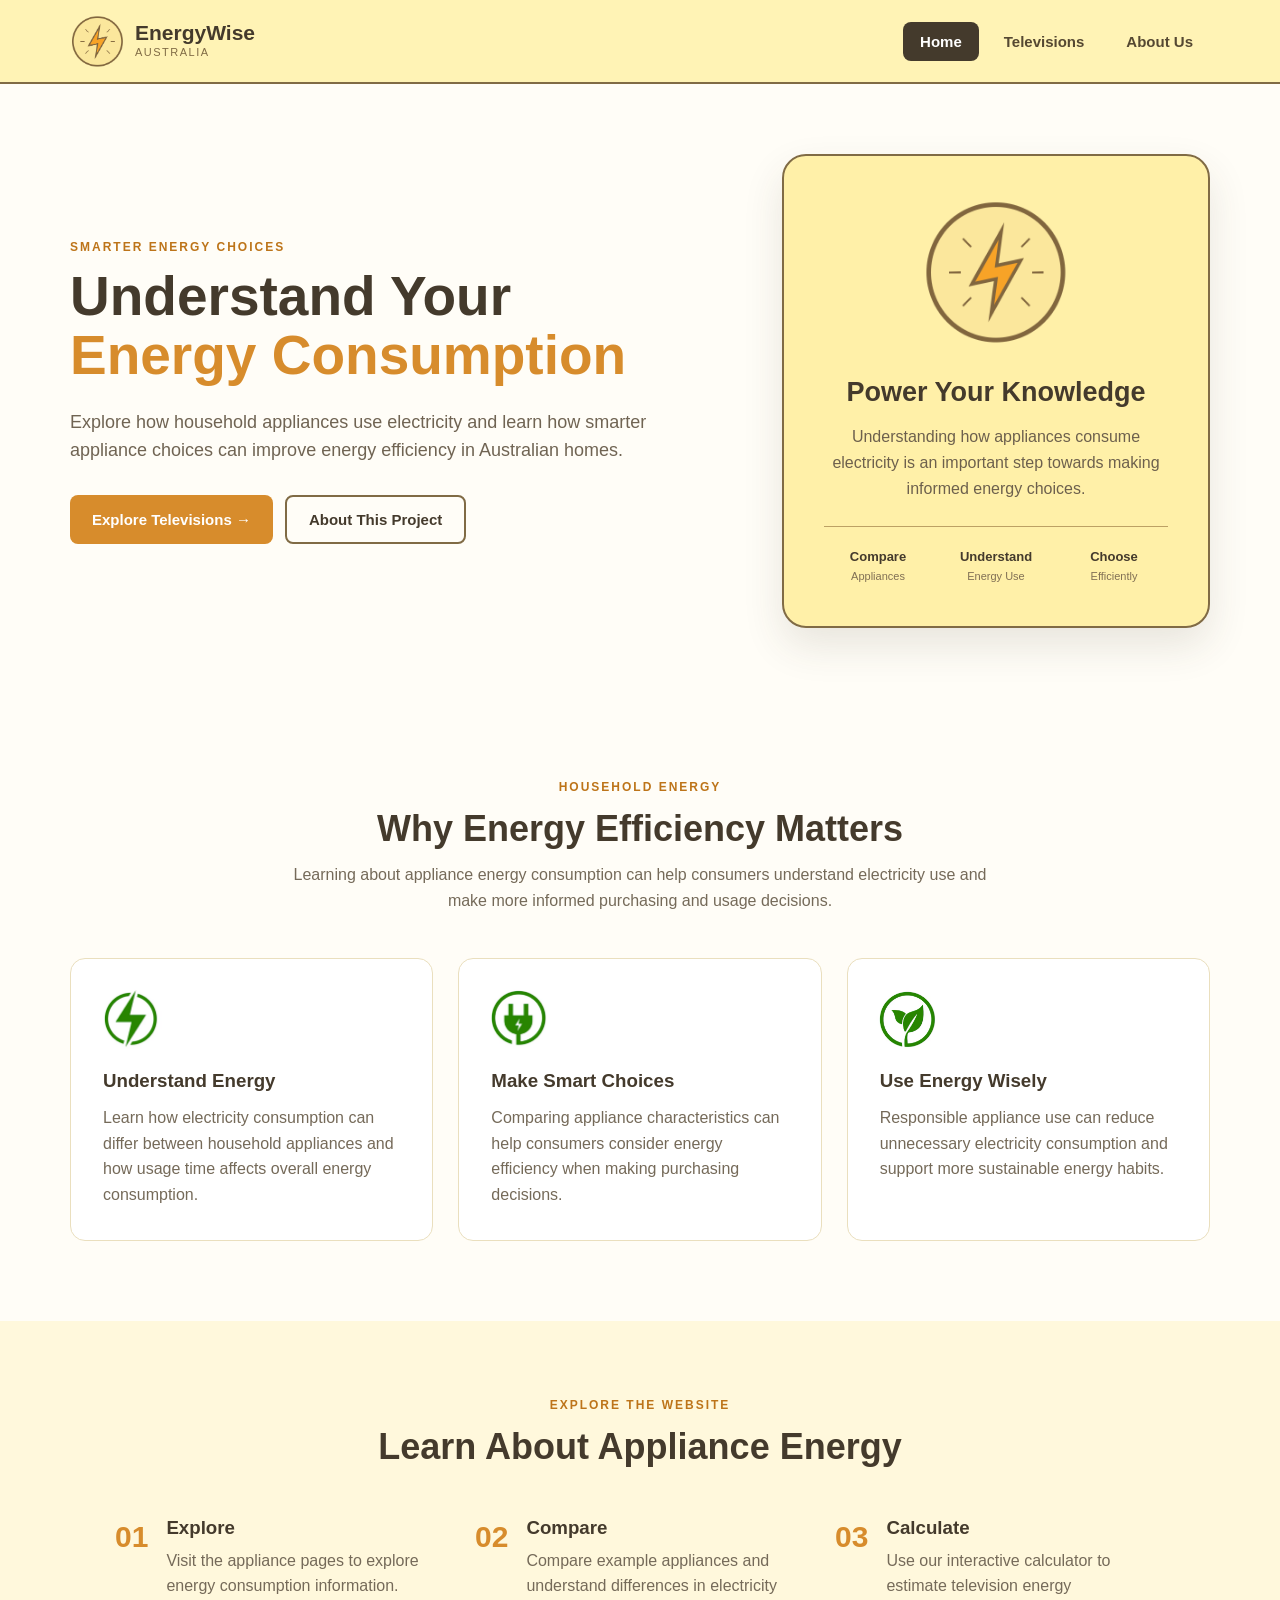
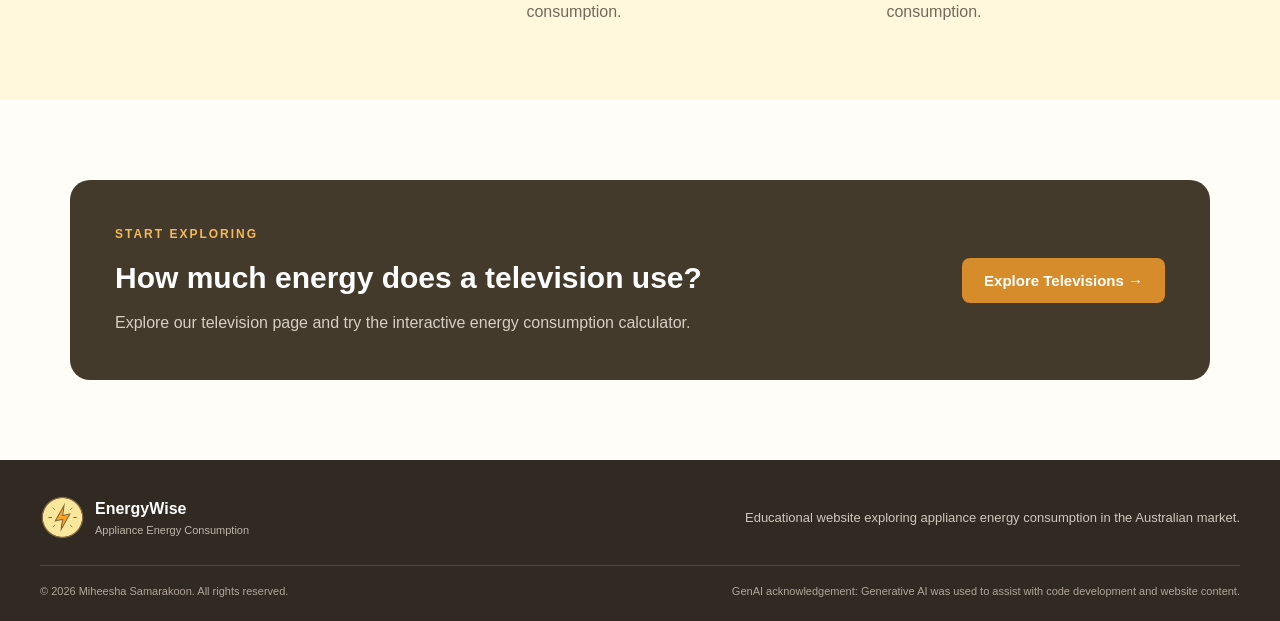
==== index.html @ c7c04519 "Add appliance energy consumption website Add Home, Televisions and About Us pages with shared CSS, J" ====
<!DOCTYPE html>
<html lang="en">
<head>
    <meta charset="UTF-8">
    <meta name="viewport" content="width=device-width, initial-scale=1.0">
    <title>EnergyWise | Home</title>
    <!-- One shared CSS file for the whole website -->
    <link rel="stylesheet" href="style.css">
</head>

<body>
    <!-- ================= NAVIGATION ================= -->
    <header>
        <nav class="navbar">
            <!-- Clicking the logo returns to the Home page -->
            <div class="brand" onclick="navigateTo('index.html')">
                <img src="images/PowerIcon.png" alt="EnergyWise power logo">
                <div>
                    <span class="brand-name">EnergyWise</span>
                    <span class="brand-subtitle">Australia</span>
                </div>
            </div>
            <!-- Navigation menu -->
            <div class="nav-links">
                <!-- Active class shows the current page -->
                <button class="nav-button active"
                        onclick="navigateTo('index.html')">
                    Home
                </button>
                <button class="nav-button"
                        onclick="navigateTo('televisions.html')">
                    Televisions
                </button>
                <button class="nav-button"
                        onclick="navigateTo('about.html')">
                    About Us
                </button>
            </div>

        </nav>
    </header>

    <!-- ================= MAIN CONTENT ================= -->
    <main>
        <!-- Hero Section -->
        <section class="hero">
            <div class="hero-content">
                <p class="tag">SMARTER ENERGY CHOICES</p>
                <h1>
                    Understand Your
                    <span>Energy Consumption</span>
                </h1>
                <p class="hero-description">
                    Explore how household appliances use electricity and
                    learn how smarter appliance choices can improve energy
                    efficiency in Australian homes.
                </p>
                <div class="hero-buttons">
                    <button class="primary-button"
                            onclick="navigateTo('televisions.html')">
                        Explore Televisions →
                    </button>
                    <button class="secondary-button"
                            onclick="navigateTo('about.html')">
                        About This Project
                    </button>
                </div>
            </div>


            <!-- Visual card using the supplied logo -->
            <div class="hero-card">
                <img src="images/PowerIcon.png"
                     alt="Power energy icon"
                     class="hero-logo">
                <h2>Power Your Knowledge</h2>
                <p>
                    Understanding how appliances consume electricity is
                    an important step towards making informed energy choices.
                </p>
                <div class="mini-info">
                    <div>
                        <strong>Compare</strong>
                        <span>Appliances</span>
                    </div>
                    <div>
                        <strong>Understand</strong>
                        <span>Energy Use</span>
                    </div>
                    <div>
                        <strong>Choose</strong>
                        <span>Efficiently</span>
                    </div>
                </div>
            </div>
        </section>

        <!-- ================= WHY ENERGY MATTERS ================= -->
        <section class="content-section">
            <div class="section-heading">
                <p class="tag">HOUSEHOLD ENERGY</p>
                <h2>Why Energy Efficiency Matters</h2>
                <p>
                    Learning about appliance energy consumption can help
                    consumers understand electricity use and make more
                    informed purchasing and usage decisions.
                </p>
            </div>
            <div class="card-grid">
                <article class="info-card">
                    <div class="icon-box">
                        <img src="images/energy.png" alt="Energy icon">
                    </div>
                    <h3>Understand Energy</h3>
                    <p>
                        Learn how electricity consumption can differ between
                        household appliances and how usage time affects
                        overall energy consumption.
                    </p>
                </article>
                <article class="info-card">
                    <div class="icon-box">
                        <img src="images/smart-choice.png" alt="Smart choice icon">
                    </div>
                    <h3>Make Smart Choices</h3>
                    <p>
                        Comparing appliance characteristics can help
                        consumers consider energy efficiency when making
                        purchasing decisions.
                    </p>
                </article>
                <article class="info-card">
                    <div class="icon-box">
                        <img src="images/sustainability.png" alt="Sustainability icon">
                    </div>
                    <h3>Use Energy Wisely</h3>
                    <p>
                        Responsible appliance use can reduce unnecessary
                        electricity consumption and support more sustainable
                        energy habits.
                    </p>
                </article>
            </div>
        </section>

        <!-- ================= HOW IT WORKS ================= -->
        <section class="steps-section">
            <div class="section-heading">
                <p class="tag">EXPLORE THE WEBSITE</p>
                <h2>Learn About Appliance Energy</h2>
            </div>
            <div class="steps">
                <div class="step">
                    <span class="step-number">01</span>
                    <div>
                        <h3>Explore</h3>
                        <p>
                            Visit the appliance pages to explore energy
                            consumption information.
                        </p>
                    </div>
                </div>
                <div class="step">
                    <span class="step-number">02</span>
                    <div>
                        <h3>Compare</h3>
                        <p>
                            Compare example appliances and understand
                            differences in electricity consumption.
                        </p>
                    </div>
                </div>
                <div class="step">
                    <span class="step-number">03</span>
                    <div>
                        <h3>Calculate</h3>
                        <p>
                            Use our interactive calculator to estimate
                            television energy consumption.
                        </p>
                    </div>
                </div>
            </div>
        </section>

        <!-- ================= CALL TO ACTION ================= -->
        <section class="cta-section">
            <div>
                <p class="tag light-tag">START EXPLORING</p>
                <h2>How much energy does a television use?</h2>
                <p>
                    Explore our television page and try the interactive
                    energy consumption calculator.
                </p>
            </div>
            <button class="primary-button"
                    onclick="navigateTo('televisions.html')">
                Explore Televisions →
            </button>
        </section>
    </main>

    <!-- ================= FOOTER ================= -->
    <footer>
        <div class="footer-container">
            <div class="footer-brand">
                <img src="images/PowerIcon.png"
                     alt="EnergyWise power logo">
                <div>
                    <strong>EnergyWise</strong>
                    <span>Appliance Energy Consumption</span>
                </div>
            </div>
            <p>
                Educational website exploring appliance energy consumption
                in the Australian market.
            </p>
        </div>
        <div class="footer-bottom">
            <p>© 2026 Miheesha Samarakoon. All rights reserved.</p>
            <p>
                GenAI acknowledgement: Generative AI was used to assist
                with code development and website content.
            </p>
        </div>
    </footer>
    
    <!-- One shared JavaScript file -->
    <script src="script.js"></script>

</body>
</html>
---- style.css ----
/* =========================================================
   ENERGYWISE WEBSITE
   Main stylesheet used by all three webpages
   ========================================================= */


/* ================= BASIC RESET ================= */
* {
    margin: 0;
    padding: 0;
    box-sizing: border-box;
}


/* ================= GENERAL ================= */
html {
    scroll-behavior: smooth;
}
body {
    font-family: Arial, Helvetica, sans-serif;
    background-color: #fffdf7;
    color: #443a2c;
    line-height: 1.6;
}
button,
input {
    font-family: inherit;
}


/* ================= NAVIGATION ================= */
header {
    background-color: #fff3b5;
    border-bottom: 2px solid #806b45;
    position: sticky;
    top: 0;
    z-index: 1000;
}
.navbar {
    max-width: 1200px;
    min-height: 82px;
    margin: auto;
    padding: 10px 30px;
    display: flex;
    justify-content: space-between;
    align-items: center;
}


/* Logo / Brand */
.brand {
    display: flex;
    align-items: center;
    gap: 10px;
    cursor: pointer;
    transition: 0.3s;
}

.brand:hover {
    opacity: 0.75;
}

.brand img {
    width: 55px;
    height: 55px;
}

.brand > div {
    display: flex;
    flex-direction: column;
}

.brand-name {
    font-size: 21px;
    font-weight: bold;
    line-height: 1.1;
}

.brand-subtitle {
    font-size: 11px;
    color: #806b45;
    letter-spacing: 1.5px;
    text-transform: uppercase;
}


/* Navigation Links */

.nav-links {
    display: flex;
    align-items: center;
    gap: 8px;
}

.nav-button {
    border: none;
    background-color: transparent;
    color: #554832;
    font-size: 15px;
    font-weight: bold;
    padding: 11px 17px;
    border-radius: 8px;
    cursor: pointer;
    transition: 0.3s;
}


/* Mouse-over feedback */
.nav-button:hover {
    background-color: #e9a63d;
    color: white;
    transform: translateY(-2px);
}


/* Current page feedback */
.nav-button.active {
    background-color: #443a2c;
    color: white;
}


/* ================= TAG ================= */
.tag {
    color: #bd7419;
    font-size: 12px;
    font-weight: bold;
    letter-spacing: 2px;
    margin-bottom: 10px;
}

.light-tag {
    color: #f3ba57;
}


/* ================= HOME HERO ================= */
.hero {
    max-width: 1200px;
    min-height: 580px;
    margin: auto;
    padding: 70px 30px;
    display: grid;
    grid-template-columns: 1.2fr 0.8fr;
    align-items: center;
    gap: 70px;
}

.hero h1 {
    max-width: 700px;
    font-size: 55px;
    line-height: 1.08;
    margin-bottom: 22px;
}

.hero h1 span {
    color: #d78c2c;
}

.hero-description {
    max-width: 650px;
    color: #706453;
    font-size: 18px;
    margin-bottom: 30px;
}

.hero-buttons {
    display: flex;
    gap: 12px;
}


/* ================= BUTTONS ================= */

.primary-button,
.secondary-button {
    padding: 14px 22px;
    border-radius: 8px;
    font-size: 15px;
    font-weight: bold;
    cursor: pointer;
    transition: 0.3s;
}

.primary-button {
    border: none;
    background-color: #d78c2c;
    color: white;
}

.primary-button:hover {
    background-color: #ad6816;
    transform: translateY(-2px);
    box-shadow: 0 6px 15px rgba(80, 60, 30, 0.15);
}

.secondary-button {
    border: 2px solid #806b45;
    background-color: transparent;
    color: #443a2c;
}

.secondary-button:hover {
    background-color: #fff0ad;
    transform: translateY(-2px);
}


/* ================= HERO CARD ================= */
.hero-card {
    background-color: #fff0a8;
    border: 2px solid #806b45;
    border-radius: 24px;
    padding: 40px;
    text-align: center;
    box-shadow: 0 18px 40px rgba(68, 58, 44, 0.12);
}

.hero-logo {
    width: 150px;
    margin-bottom: 15px;
}

.hero-card h2 {
    font-size: 27px;
    margin-bottom: 10px;
}

.hero-card > p {
    color: #6d604d;
    margin-bottom: 25px;
}

.mini-info {
    display: grid;
    grid-template-columns: repeat(3, 1fr);
    border-top: 1px solid #bca164;
    padding-top: 20px;
    gap: 10px;
}

.mini-info div {
    display: flex;
    flex-direction: column;
}

.mini-info strong {
    font-size: 13px;
}

.mini-info span {
    color: #806f54;
    font-size: 11px;
}


/* ================= GENERAL CONTENT ================= */

.content-section,
.technology-section {
    max-width: 1200px;
    margin: auto;
    padding: 80px 30px;
}

.section-heading {
    max-width: 720px;
    margin: 0 auto 45px;
    text-align: center;
}

.section-heading h2 {
    font-size: 36px;
    line-height: 1.2;
    margin-bottom: 12px;
}

.section-heading > p:last-child {
    color: #756a59;
}


/* ================= INFORMATION CARDS ================= */

.card-grid {
    display: grid;
    grid-template-columns: repeat(3, 1fr);
    gap: 25px;
}

.info-card {
    background-color: white;
    border: 1px solid #eadfbe;
    border-radius: 15px;
    padding: 32px;
    transition: 0.3s;
}

.info-card:hover {
    transform: translateY(-6px);
    border-color: #d78c2c;
    box-shadow: 0 12px 25px rgba(68, 58, 44, 0.10);
}

.icon-box,
.tech-icon {
    width: 55px;
    height: 55px;
    display: flex;
    justify-content: center;
    align-items: center;
    background-color: #fff0ad;
    border-radius: 10px;
    font-size: 22px;
    font-weight: bold;
    margin-bottom: 20px;
}

.tech-icon img {
    width: 65px;
    height: 65px;
    object-fit: contain;
    display: block;
}

.icon-box {
    width: 55px;
    height: 55px;
    display: flex;
    justify-content: center;
    align-items: center;
    background-color: #fff0ad;
    border-radius: 10px;
    margin-bottom: 20px;
}

.icon-box img {
    width: 62px;
    height: 62px;
    object-fit: contain;
}

.info-card h3 {
    margin-bottom: 9px;
}

.info-card p {
    color: #756a59;
}


/* ================= STEPS ================= */

.steps-section {
    background-color: #fff8dc;
    padding: 75px 30px;
}

.steps {
    max-width: 1050px;
    margin: auto;
    display: grid;
    grid-template-columns: repeat(3, 1fr);
    gap: 30px;
}

.step {
    display: flex;
    gap: 18px;
}

.step-number {
    color: #d78c2c;
    font-size: 30px;
    font-weight: bold;
}

.step h3 {
    margin-bottom: 5px;
}

.step p {
    color: #756a59;
}


/* ================= CTA ================= */
.cta-section {
    max-width: 1140px;
    margin: 80px auto;
    padding: 45px;
    background-color: #443a2c;
    color: white;
    border-radius: 20px;
    display: flex;
    justify-content: space-between;
    align-items: center;
    gap: 40px;
}

.cta-section h2 {
    font-size: 30px;
    margin-bottom: 8px;
}

.cta-section > div > p:last-child {
    max-width: 700px;
    color: #d7cfc3;
}


/* ================= PAGE BANNER ================= */
.page-banner {
    background-color: #fff0ad;
    padding: 75px 30px;
    text-align: center;
    border-bottom: 1px solid #ead8a1;
}

.page-banner h1 {
    font-size: 45px;
    line-height: 1.15;
    margin-bottom: 12px;
}

.page-banner > p:last-child {
    max-width: 720px;
    margin: auto;
    color: #6e624f;
    font-size: 17px;
}


/* ================= TELEVISION CARDS ================= */
.tv-grid {
    display: grid;
    grid-template-columns: repeat(3, 1fr);
    gap: 25px;
}

.tv-card {
    background-color: white;
    border: 1px solid #eadfbe;
    border-radius: 15px;
    overflow: hidden;
    transition: 0.3s;
}

.tv-card:hover {
    transform: translateY(-6px);
    box-shadow: 0 12px 28px rgba(68, 58, 44, 0.12);
    border-color: #d78c2c;
}

.tv-image {
    background-color: #fff5c9;
    padding: 30px 30px 20px;
    text-align: center;
}

.tv-screen {
    height: 160px;
    background-color: #443a2c;
    border: 7px solid #635541;
    border-radius: 7px;
    display: flex;
    justify-content: center;
    align-items: center;
    color: #f2b34b;
    font-size: 28px;
    font-weight: bold;
}

.tv-stand {
    width: 65px;
    height: 10px;
    margin: auto;
    background-color: #635541;
    border-radius: 0 0 8px 8px;
}

.tv-content {
    padding: 25px;
}

.energy-label {
    color: #bd7419;
    font-size: 10px;
    font-weight: bold;
    letter-spacing: 1.2px;
}

.tv-content h3 {
    font-size: 20px;
    margin: 7px 0 18px;
}

.tv-data div {
    display: flex;
    justify-content: space-between;
    padding: 9px 0;
    border-bottom: 1px solid #eee6d4;
    font-size: 14px;
}

.tv-data span {
    color: #786d5c;
}

.data-note {
    color: #817565;
    font-size: 13px;
    text-align: center;
    margin-top: 30px;
}


/* ================= CALCULATOR ================= */
.calculator-section {
    background-color: #fff0ad;
    padding: 75px max(30px, calc((100% - 1100px) / 2));
    display: grid;
    grid-template-columns: 1fr 1fr;
    align-items: center;
    gap: 70px;
}

.calculator-description h2 {
    font-size: 36px;
    line-height: 1.2;
    margin-bottom: 15px;
}

.calculator-description > p:not(.tag) {
    color: #6e624f;
}

.formula-box {
    background-color: rgba(255, 255, 255, 0.55);
    border-left: 4px solid #d78c2c;
    margin-top: 25px;
    padding: 17px;
    display: flex;
    flex-direction: column;
}

.formula-box span {
    color: #a86618;
    font-size: 10px;
    font-weight: bold;
    letter-spacing: 1.5px;
}

.calculator-card {
    background-color: white;
    border-radius: 15px;
    padding: 35px;
    box-shadow: 0 12px 30px rgba(68, 58, 44, 0.12);
}

.input-group {
    margin-bottom: 20px;
}

.input-group label {
    display: block;
    font-weight: bold;
    margin-bottom: 7px;
}

.input-wrapper {
    display: flex;
    border: 1px solid #cbbd98;
    border-radius: 8px;
    overflow: hidden;
}

.input-wrapper:focus-within {
    border-color: #d78c2c;
}

.input-wrapper input {
    width: 100%;
    border: none;
    outline: none;
    padding: 13px;
    font-size: 15px;
}

.input-wrapper span {
    background-color: #fff5cf;
    padding: 13px;
    color: #786b55;
    font-size: 13px;
}

.full-button {
    width: 100%;
}

.result-box {
    margin-top: 22px;
    background-color: #fff7d7;
    border-radius: 10px;
    padding: 20px;
    text-align: center;
}

.result-box p {
    color: #786b55;
    font-size: 13px;
}

.result-box strong {
    display: block;
    color: #b66e17;
    font-size: 29px;
    margin: 4px 0;
}

.result-box span {
    color: #8a7d69;
    font-size: 12px;
}


/* ================= TIPS ================= */
.tips-grid {
    display: grid;
    grid-template-columns: repeat(2, 1fr);
    gap: 20px;
}

.tip-card {
    display: flex;
    gap: 20px;
    padding: 25px;
    background-color: white;
    border: 1px solid #eadfbe;
    border-radius: 12px;
    transition: 0.3s;
}

.tip-card:hover {
    border-color: #d78c2c;
    transform: translateY(-3px);
}

.tip-number {
    color: #d78c2c;
    font-size: 25px;
    font-weight: bold;
}

.tip-card h3 {
    margin-bottom: 5px;
}

.tip-card p {
    color: #756a59;
}


/* ================= ABOUT ================= */
.about-section {
    max-width: 1100px;
    margin: auto;
    padding: 80px 30px;
    display: grid;
    grid-template-columns: 1.3fr 0.7fr;
    align-items: center;
    gap: 70px;
}

.about-content h2 {
    font-size: 37px;
    line-height: 1.2;
    margin-bottom: 20px;
}

.about-content > p:not(.tag) {
    color: #706453;
    margin-bottom: 15px;
}

.about-logo-card {
    background-color: #fff0ad;
    border: 2px solid #806b45;
    border-radius: 20px;
    padding: 40px;
    text-align: center;
    box-shadow: 0 12px 30px rgba(68, 58, 44, 0.10);
}

.about-logo-card img {
    width: 160px;
    margin-bottom: 12px;
}

.about-logo-card h3 {
    font-size: 27px;
}

.about-logo-card p {
    color: #796b55;
}


/* ================= TECHNOLOGY ================= */
.technology-section {
    border-top: 1px solid #eee3c5;
}


/* ================= PROJECT SECTION ================= */

.project-section {
    max-width: 1100px;
    margin: 0 auto 70px;
    padding: 45px;
    background-color: #443a2c;
    color: white;
    border-radius: 20px;
    display: grid;
    grid-template-columns: 1fr 1fr;
    gap: 60px;
}

.project-intro h2 {
    font-size: 30px;
    margin-bottom: 12px;
}

.project-intro > p:last-child {
    color: #d7cfc3;
}

.project-details div {
    display: flex;
    justify-content: space-between;
    gap: 20px;
    padding: 11px 0;
    border-bottom: 1px solid #665b4b;
}

.project-details span {
    color: #c7bdaf;
}

.project-details strong {
    text-align: right;
}


/* ================= AI SECTION ================= */
.ai-section {
    max-width: 1000px;
    margin: 0 auto 80px;
    padding: 35px;
    display: flex;
    align-items: center;
    gap: 30px;
    background-color: #fff7d7;
    border: 1px solid #e8d79e;
    border-radius: 15px;
}

.ai-icon {
    min-width: 70px;
    height: 70px;
    display: flex;
    justify-content: center;
    align-items: center;
    background-color: #d78c2c;
    color: white;
    border-radius: 50%;
    font-size: 22px;
    font-weight: bold;
}

.ai-icon img {
    width: 85px;
    height: 85px;
    object-fit: contain;
    display: block;
}

.ai-section h2 {
    margin-bottom: 7px;
}

.ai-section > div:last-child > p:last-child {
    color: #706453;
}


/* ================= FOOTER ================= */
footer {
    background-color: #302a22;
    color: white;
    padding: 35px 30px 20px;
}

.footer-container {
    max-width: 1200px;
    margin: auto;
    display: flex;
    justify-content: space-between;
    align-items: center;
    gap: 30px;
    padding-bottom: 25px;
}

.footer-brand {
    display: flex;
    align-items: center;
    gap: 10px;
}

.footer-brand img {
    width: 45px;
    height: 45px;
}

.footer-brand div {
    display: flex;
    flex-direction: column;
}

.footer-brand span {
    color: #bfb6a8;
    font-size: 11px;
}

.footer-container > p {
    color: #cfc7bb;
    font-size: 13px;
    text-align: right;
}

.footer-bottom {
    max-width: 1200px;
    margin: auto;
    border-top: 1px solid #51493e;
    padding-top: 17px;
    display: flex;
    justify-content: space-between;
    gap: 30px;
    color: #afa698;
    font-size: 11px;
}


/* =========================================================
   RESPONSIVE DESIGN
   Makes the website easier to use on smaller screens
   ========================================================= */
@media (max-width: 900px) {
    .hero,
    .calculator-section,
    .about-section,
    .project-section {
        grid-template-columns: 1fr;
    }

    .card-grid,
    .tv-grid,
    .steps {
        grid-template-columns: 1fr;
    }

    .hero {
        gap: 40px;
    }

    .hero h1 {
        font-size: 45px;
    }

    .cta-section {
        margin-left: 25px;
        margin-right: 25px;

        flex-direction: column;

        align-items: flex-start;
    }
}


@media (max-width: 650px) {
    .navbar {
        flex-direction: column;

        padding: 12px 15px;

        gap: 12px;
    }

    .nav-links {
        width: 100%;

        justify-content: center;
    }

    .nav-button {
        flex: 1;

        padding: 10px 7px;

        font-size: 13px;
    }

    .hero {
        padding: 50px 20px;
    }

    .hero h1 {
        font-size: 37px;
    }

    .hero-description {
        font-size: 16px;
    }

    .hero-buttons {
        flex-direction: column;
    }

    .hero-buttons button {
        width: 100%;
    }

    .mini-info {
        grid-template-columns: 1fr;
    }

    .page-banner {
        padding: 55px 20px;
    }

    .page-banner h1 {
        font-size: 35px;
    }

    .content-section,
    .technology-section {
        padding: 60px 20px;
    }

    .section-heading h2 {
        font-size: 30px;
    }

    .tips-grid {
        grid-template-columns: 1fr;
    }

    .calculator-section {
        padding: 60px 20px;

        gap: 35px;
    }

    .about-section {
        padding: 60px 20px;

        gap: 35px;
    }

    .project-section {
        margin-left: 20px;
        margin-right: 20px;

        padding: 30px;
    }

    .project-details div {
        flex-direction: column;

        gap: 3px;
    }

    .project-details strong {
        text-align: left;
    }

    .ai-section {
        margin-left: 20px;
        margin-right: 20px;

        flex-direction: column;

        align-items: flex-start;
    }

    .footer-container,
    .footer-bottom {
        flex-direction: column;

        align-items: flex-start;
    }

    .footer-container > p {
        text-align: left;
    }
}
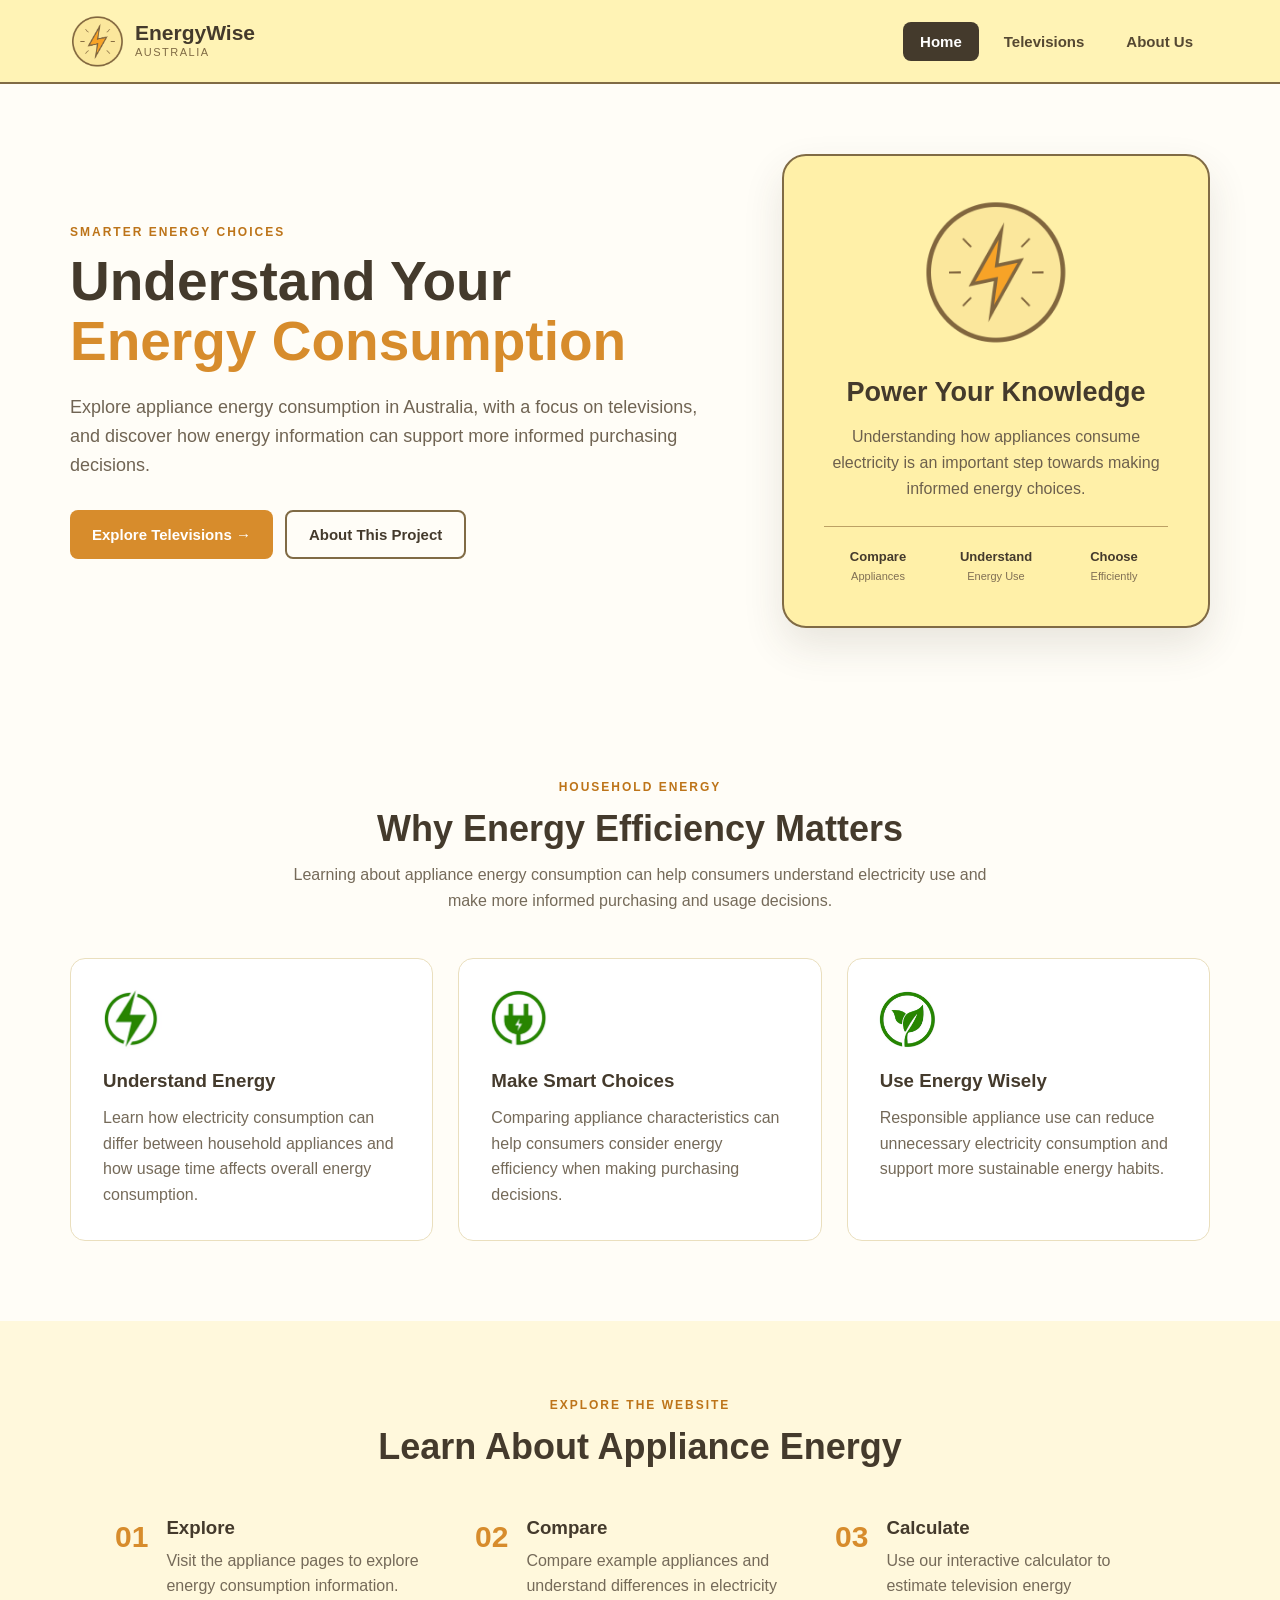
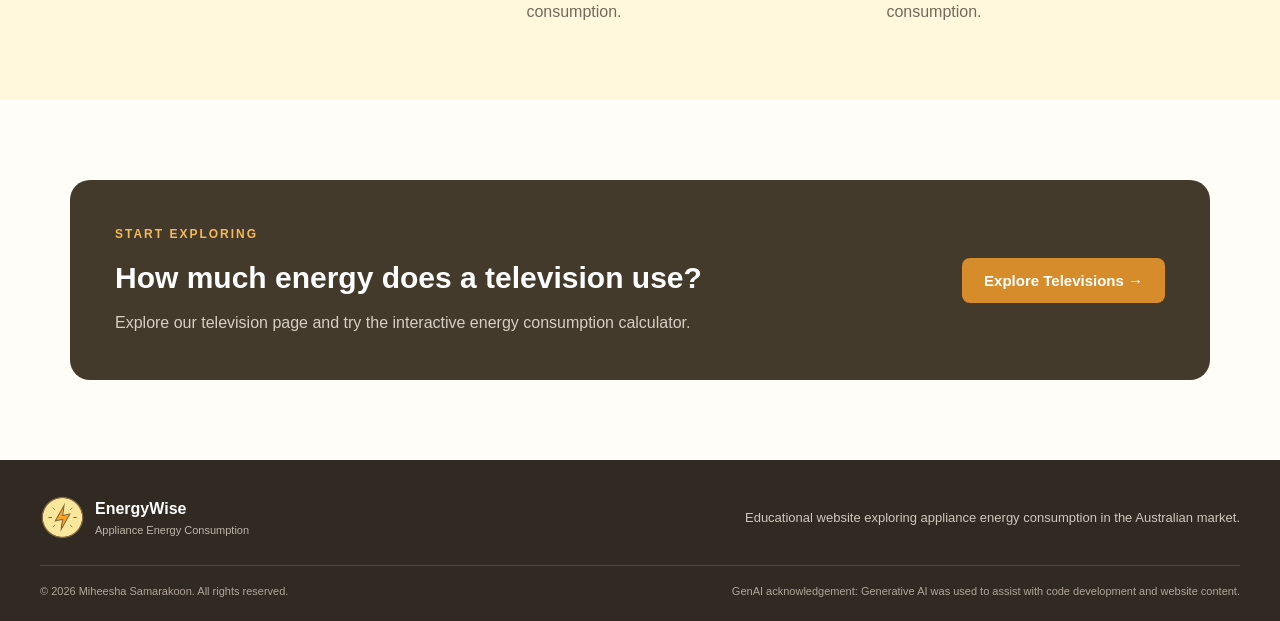
==== commit 8087c4c0: "Update index.html" ====
--- a/index.html
+++ b/index.html
@@ -51,9 +51,7 @@
                     <span>Energy Consumption</span>
                 </h1>
                 <p class="hero-description">
-                    Explore how household appliances use electricity and
-                    learn how smarter appliance choices can improve energy
-                    efficiency in Australian homes.
+                    Explore appliance energy consumption in Australia, with a focus on televisions, and discover how energy information can support more informed purchasing decisions.
                 </p>
                 <div class="hero-buttons">
                     <button class="primary-button"
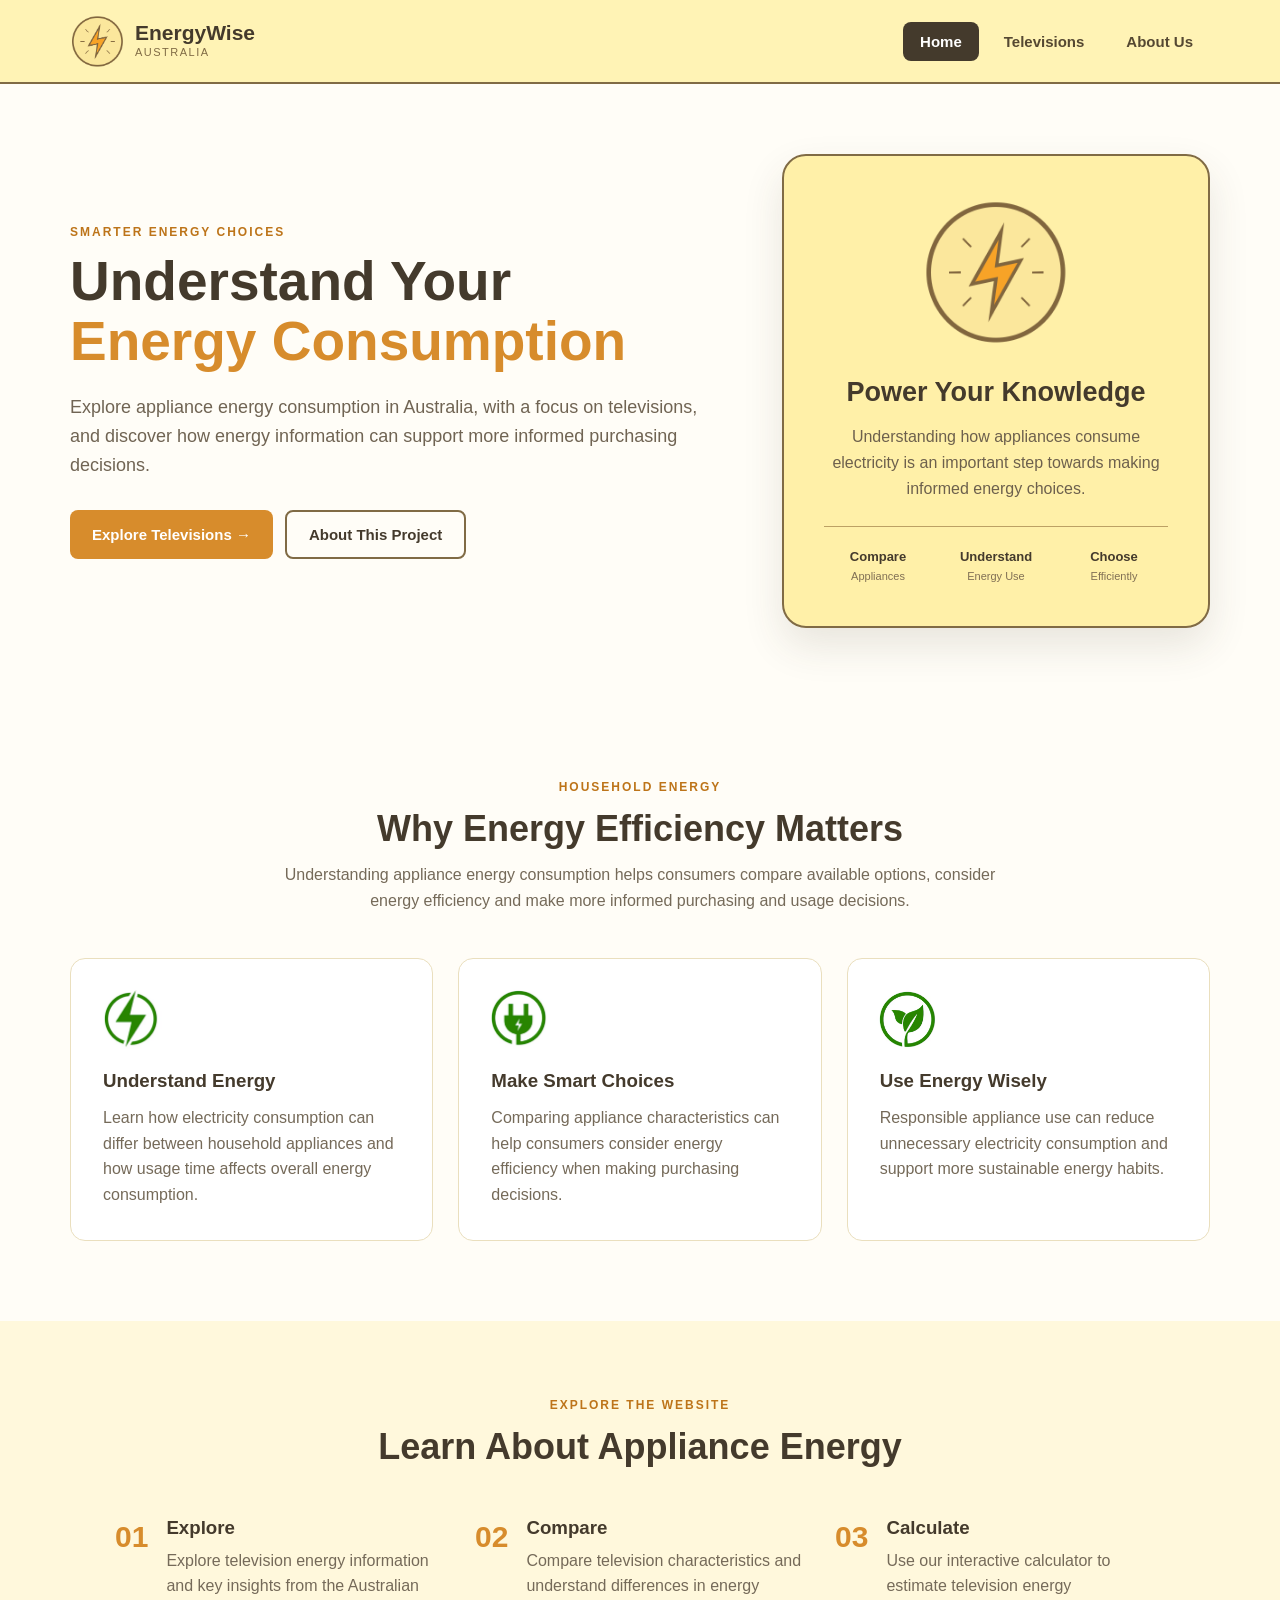
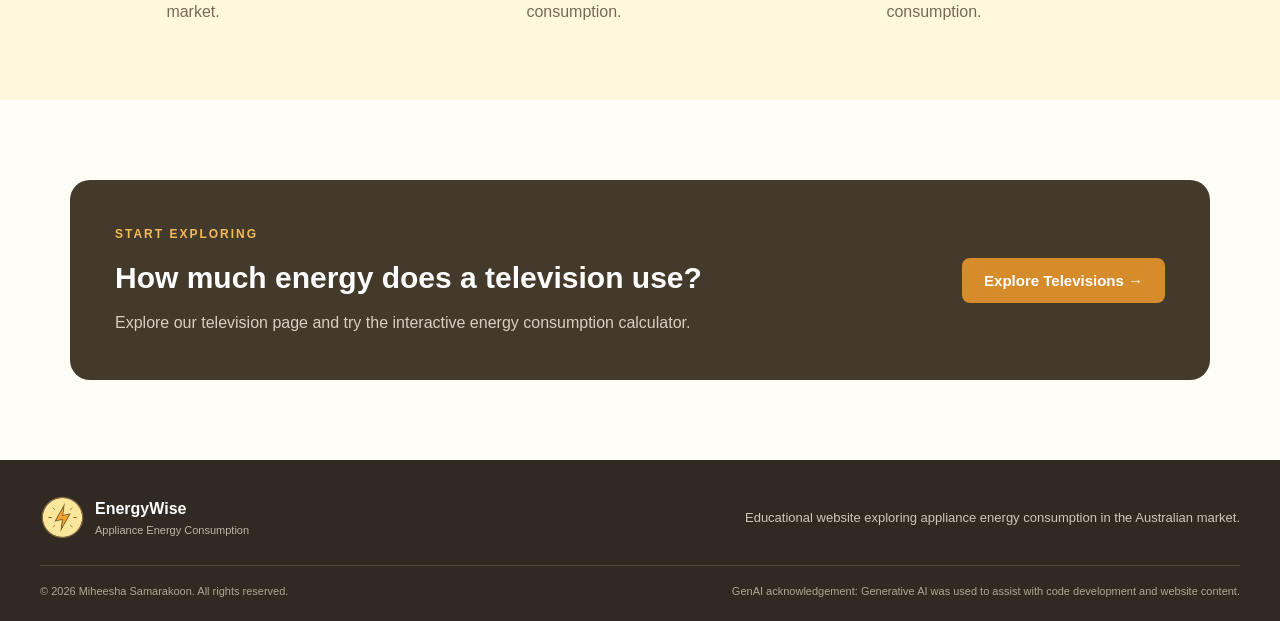
==== commit 3554ed15: "Update index.html" ====
--- a/index.html
+++ b/index.html
@@ -99,9 +99,7 @@
                 <p class="tag">HOUSEHOLD ENERGY</p>
                 <h2>Why Energy Efficiency Matters</h2>
                 <p>
-                    Learning about appliance energy consumption can help
-                    consumers understand electricity use and make more
-                    informed purchasing and usage decisions.
+                    Understanding appliance energy consumption helps consumers compare available options, consider energy efficiency and make more informed purchasing and usage decisions.
                 </p>
             </div>
             <div class="card-grid">
@@ -153,8 +151,7 @@
                     <div>
                         <h3>Explore</h3>
                         <p>
-                            Visit the appliance pages to explore energy
-                            consumption information.
+                            Explore television energy information and key insights from the Australian market.
                         </p>
                     </div>
                 </div>
@@ -163,8 +160,7 @@
                     <div>
                         <h3>Compare</h3>
                         <p>
-                            Compare example appliances and understand
-                            differences in electricity consumption.
+                            Compare television characteristics and understand differences in energy consumption.
                         </p>
                     </div>
                 </div>
@@ -173,8 +169,7 @@
                     <div>
                         <h3>Calculate</h3>
                         <p>
-                            Use our interactive calculator to estimate
-                            television energy consumption.
+                            Use our interactive calculator to estimate television energy consumption.
                         </p>
                     </div>
                 </div>
